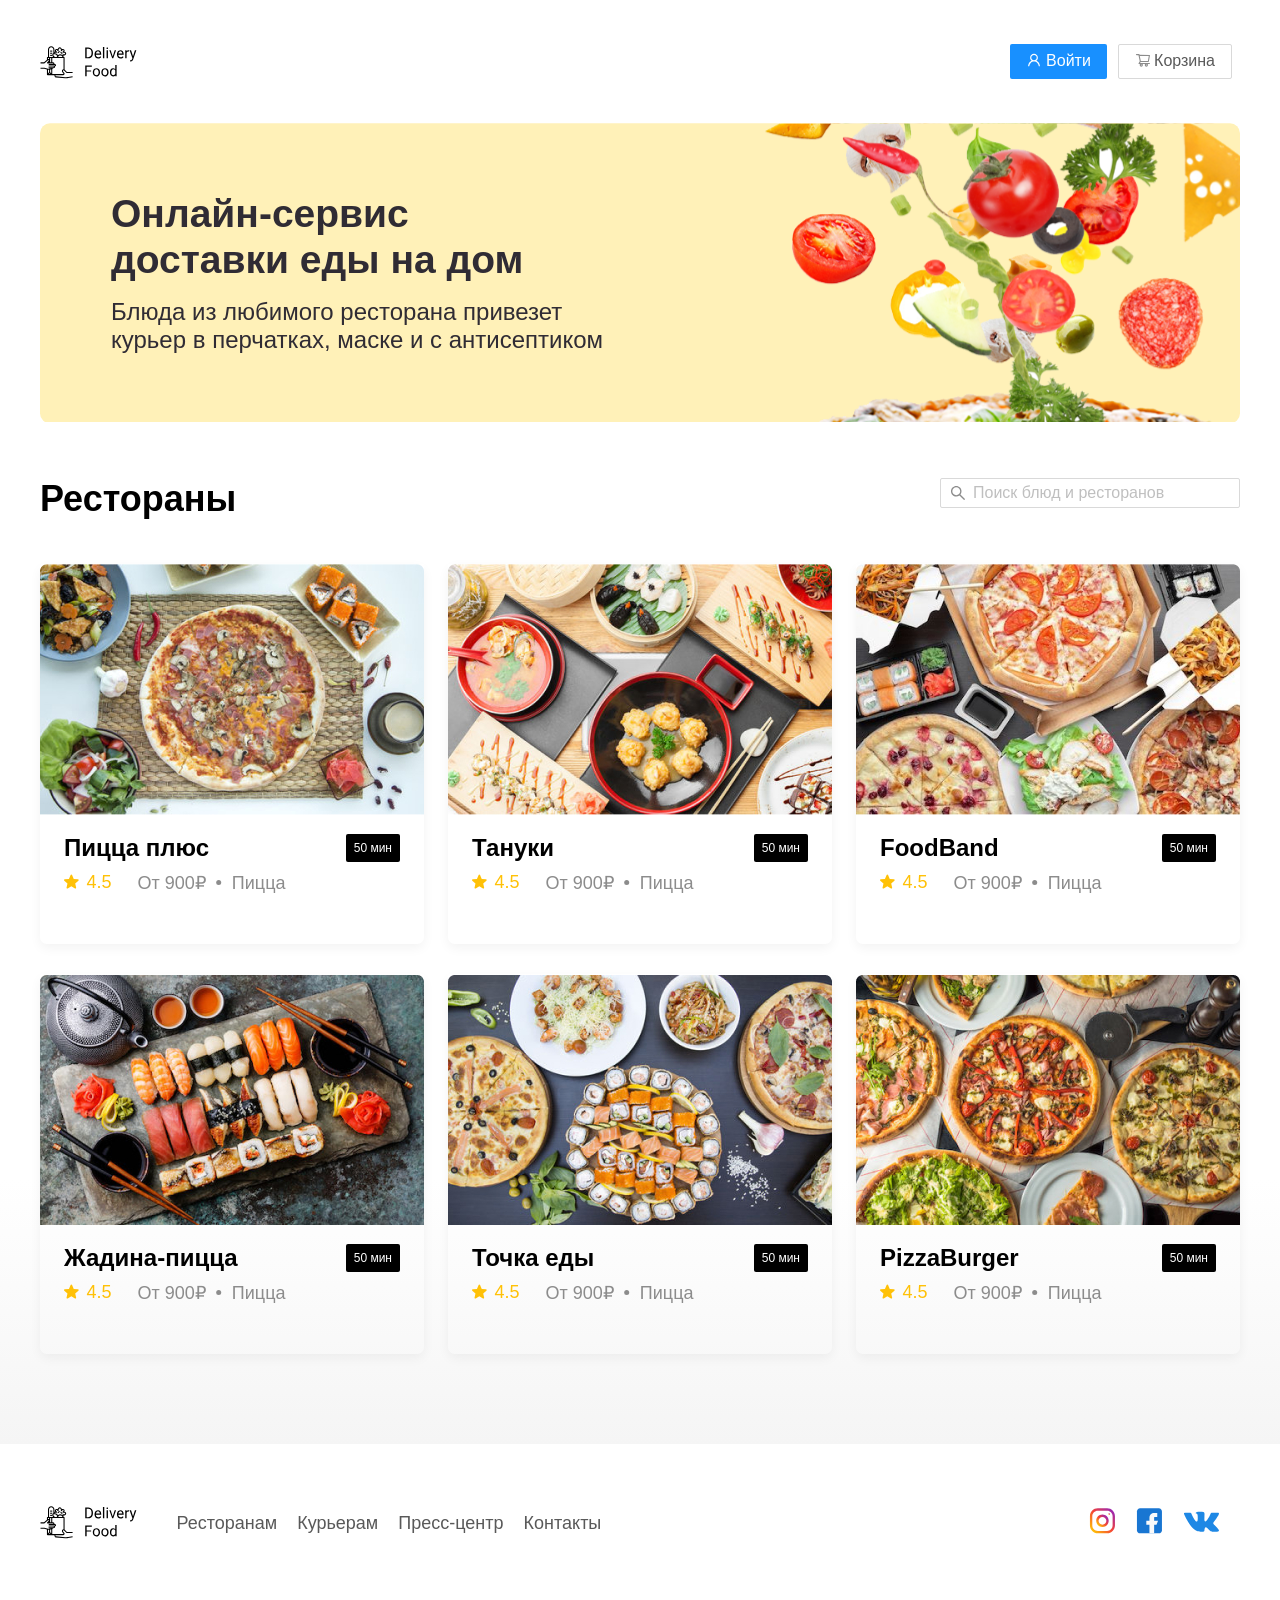
==== index.html @ d1fd859f "Home page made added folder with goods" ====
<!DOCTYPE html>
<html lang="ru">
    <head>
        <meta charset="UTF-8">
        <meta name="viewport" content="width=device-width, initial-scale=1.0">
        <title>Delivery</title>
        <link rel="stylesheet" href="styles/style.css">
    </head>
    <body>
        <!--Header-->
        <header class="header">
            <div class="container container--header">
                <div class="logo">
                    <img src="assets/images/other/logo.svg" alt="#logo">
                </div>
                <div class="header__btns">
                    <a href="#" class="btn btn__login"><img class="btn__icon" src="assets/images/other/user.svg" alt=""> Войти</a>
                    <a href="#" class="btn btn__cart"> <img class="btn__icon" src="assets/images/other/cart.svg" alt=""> Корзина</a>
                </div>
            </div>  
        </header>

     <!--Main-->
        <main class="main">
            <div class="container">
                <section class="main__promo">
                    <div class="promo__about">
                        <h1 class="main__header">Онлайн-сервис<br> доставки еды на дом</h1>
                        <p class="main__text">Блюда из любимого ресторана привезет курьер в перчатках, маске и с антисептиком</p>
                    </div>
                </section>

                <section class="delivery">
                    <div class="delivery__about">
                        <h2 class="delivery__title">Рестораны</h2>
                        <form class="search__form" action="">
                            <a class="search__link" href=""><img src="assets/images/other/search.svg" alt=""></a>
                            <input class="search__input" type="text" placeholder="Поиск блюд и ресторанов">
                        </form>
                    </div>

                    <div class="delivery__restaraunts">
                        <!-- restaraunt -->
                        <div class="restaraunt">
                            <div class="restaraunt__image">
                                <img src="assets/images/rests/pizza_plus.jpg" alt="">
                            </div>
                            <div class="restaraunt__about">
                                <div class="restaraunt__info">
                                    <h3 class="restaraunt__title">Пицца плюс</h3>
                                    <p class="time">50 мин</p>
                                </div>
                                <div class="raiting">
                                    <img class="star_img" src="assets/images/other/star.svg" alt="">
                                    <p class="rank">4.5</p>
                                    <p class="price">От<span class="cost">900</span>₽<img class="dot" src="assets/images/other/dot.svg" alt=""><span class="dish">Пицца</span></p>
                                </div>
                            </div>
                        </div>
                        <!-- restaraunt -->
                        <div class="restaraunt">
                            <div class="restaraunt__image">
                                <img src="assets/images/rests/tanuki.jpg" alt="">
                            </div>
                            <div class="restaraunt__about">
                                <div class="restaraunt__info">
                                    <h3 class="restaraunt__title">Тануки</h3>
                                    <p class="time">50 мин</p>
                                </div>
                                <div class="raiting">
                                    <img class="star_img" src="assets/images/other/star.svg" alt="">
                                    <p class="rank">4.5</p>
                                    <p class="price">От<span class="cost">900</span>₽<img class="dot" src="assets/images/other/dot.svg" alt=""><span class="dish">Пицца</span></p>
                                </div>
                            </div>
                        </div>
                        <!-- restaraunt -->
                        <div class="restaraunt">
                            <div class="restaraunt__image">
                                <img src="assets/images/rests/food_band.jpg" alt="">
                            </div>
                            <div class="restaraunt__about">
                                <div class="restaraunt__info">
                                    <h3 class="restaraunt__title">FoodBand</h3>
                                    <p class="time">50 мин</p>
                                </div>
                                <div class="raiting">
                                    <img class="star_img" src="assets/images/other/star.svg" alt="">
                                    <p class="rank">4.5</p>
                                    <p class="price">От<span class="cost">900</span>₽<img class="dot" src="assets/images/other/dot.svg" alt=""><span class="dish">Пицца</span></p>
                                </div>
                            </div>
                        </div>
                        <!-- restaraunt -->
                        <div class="restaraunt">
                            <div class="restaraunt__image">
                                <img src="assets/images/rests/jadina_pizza.jpg" alt="">
                            </div>
                            <div class="restaraunt__about">
                                <div class="restaraunt__info">
                                    <h3 class="restaraunt__title">Жадина-пицца</h3>
                                    <p class="time">50 мин</p>
                                </div>
                                <div class="raiting">
                                    <img class="star_img" src="assets/images/other/star.svg" alt="">
                                    <p class="rank">4.5</p>
                                    <p class="price">От<span class="cost">900</span>₽<img class="dot" src="assets/images/other/dot.svg" alt=""><span class="dish">Пицца</span></p>
                                </div>
                            </div>
                        </div>
                        <!-- restaraunt -->
                        <div class="restaraunt">
                            <div class="restaraunt__image">
                                <img src="assets/images/rests/tochka_edi.jpg" alt="">
                            </div>
                            <div class="restaraunt__about">
                                <div class="restaraunt__info">
                                    <h3 class="restaraunt__title">Точка еды</h3>
                                    <p class="time">50 мин</p>
                                </div>
                                <div class="raiting">
                                    <img class="star_img" src="assets/images/other/star.svg" alt="">
                                    <p class="rank">4.5</p>
                                    <p class="price">От<span class="cost">900</span>₽<img class="dot" src="assets/images/other/dot.svg" alt=""><span class="dish">Пицца</span></p>
                                </div>
                            </div>
                        </div>

                        <!-- restaraunt -->
                        <div class="restaraunt">
                            <div class="restaraunt__image">
                                <img src="assets/images/rests/pizza_burger.jpg" alt="">
                            </div>
                            <div class="restaraunt__about">
                                <div class="restaraunt__info">
                                    <h3 class="restaraunt__title">PizzaBurger</h3>
                                    <p class="time">50 мин</p>
                                </div>
                                <div class="raiting">
                                    <img class="star_img" src="assets/images/other/star.svg" alt="">
                                    <p class="rank">4.5</p>
                                    <p class="price">От<span class="cost">900</span>₽<img class="dot" src="assets/images/other/dot.svg" alt=""><span class="dish">Пицца</span></p>
                                </div>
                            </div>
                        </div>
                    </div>
                </section>
            </div>

        </main>

        <!--Footer-->
        <footer class="footer">
            <div class="container container--footer">
                <div class="logo">
                    <img src="assets/images/other/logo.svg" alt="#logo">
                </div>
                <div class="footer_content">
                    <div class="footer__links">
                        <a href="" class="footer__link">Ресторанам</a>
                        <a href="" class="footer__link">Курьерам</a>
                        <a href="" class="footer__link">Пресс-центр</a>
                        <a href="" class="footer__link">Контакты</a>
                    </div>
                    <div class="footer__socials">

                        <a class="footer__social">
                            <img src="assets/images/other/instagram.svg" alt="#instagram">
                        </a>

                        <a class="footer__social">
                            <img src="assets/images/other/facebook.svg" alt="#facebook">
                        </a>

                        <a class="footer__social">
                            <img src="assets/images/other/vk.svg" alt="#VK">
                        </a>
                    </div>
                </div>
            </div>
        </footer>


    </body>
</html>
---- styles/style.css ----
/*General*/
html {
    font-family: sans-serif;
    font-size: 10px;
    color: #000;

}


*,
*::before,
*::after {
    margin: 0;
    padding: 0;
    box-sizing: border-box;
}

.container {
    width: 1200px;
    margin: 0 auto;
}


/*Header*/
header {
    padding: 4.4rem 0 0;
    margin-bottom: 4rem;

    background-color: #fff;
}
.container--header {
    display: flex;
    justify-content: space-between;
}
.logo {
    display: inline-block;
    cursor: pointer;
}

.btn {
    display: inline-block;
    vertical-align: middle;

    margin-right: 0.8rem;
    padding: 0.8rem 1.6rem;

    border: 0;
    border-radius: 0.2rem;
    
    font-size: 1.6rem;
    line-height: 1.6rem;
    text-decoration: none;
    transition: background 0.2s linear;

    cursor: pointer;

}
.btn__login {
    background-color: #1890ff;
    
    color: #fff;
}

.btn__login:hover {
    background-color: #0e65b7;

}

.btn__cart {
    background-color: #fff;
    border: 1px solid rgb(217, 217, 217);
    
    color: #595959;
}

.btn__cart:hover {
    background-color: #ddd;
}
.btn__icon {
    display: inline-block;
    vertical-align: middle; 
    margin-bottom: 0.3rem; 
}
/*Main*/

main {
    background-image: linear-gradient(to bottom, #fff 80%, #F5F5F5 100%);
}

.main__promo {
    width: 100%;
    height: 100%;
    padding:  6.8rem 7.1rem;
    margin-bottom: 5.6rem;

    background: url("/assets/images/other/promo.svg") no-repeat;
    background-size: cover;

    color: #302C34;
    font-weight: 400;
}
.promo__about {
    width: 53rem;
}
.main__header {
    margin-bottom: 1.5rem;
    
    font-size: 3.9rem;
    font-weight: 700;
    line-height: 4.6rem;
    text-align: left;
}
.main__text {
    font-size: 2.4rem;
    line-height: 2.8rem;
}

.delivery__about {
    display: flex;
    justify-content: space-between;

    margin-bottom: 4.4rem;
}


.delivery__title {
    font-size: 3.6rem;
    font-weight: 700;
    line-height: 4.2rem;
    color: #000;
}

.search__form {
    position: relative;
}

.search__input {
    width: 30rem;
    padding: 0.5rem 1.2rem 0.5rem 3.2rem;

    border: 1px solid rgb(217, 217, 217);
	border-radius: 2px;
    font-size: 1.6rem;

    outline: none;
}

.search__input::placeholder {
    color: #bfbfbf;
}

.search__link {
    position: absolute;
    top: 0.7rem;
    left: 1rem;
    z-index: 1;
}

/*restaraunt*/
.delivery__restaraunts {
    display: flex;
    justify-content: space-between;
    flex-wrap: wrap;
    padding-bottom: 6rem;
}

.restaraunt {
    width: 38.4rem;
    height: 38rem;

    margin-bottom: 3rem;

    border-radius: 0.7rem;
    box-shadow: 0px 4px 12px 0px rgba(0, 0, 0, 0.05);

    cursor: pointer;
    transition: all 0.2s linear;
}
.restaraunt:hover {
    transform: scale(1.1);
}

.restaraunt__image {
    width: 100%;
    height: 25rem;

    margin-bottom: 2rem;
}
.restaraunt__about {
    padding: 0 2.4rem 3.5rem;
}
.restaraunt__info {
    display: flex;
    justify-content: space-between;

    margin-bottom: 1rem;
}
.restaraunt__title {
    font-size: 2.4rem;
    font-weight: 700;

}
.time {
    display: flex;
    align-items: center;
    padding: 0.1rem 0.8rem;

    background-color: #000;
    border-radius: 0.2rem;


    color: #fff;
    text-align: center;
    font-size: 1.2rem;
    font-weight: 400;
}
.raiting {
    display: flex;
   
}

.rank {
    margin: 0 2.6rem 0 0.75rem;
    font-size: 1.8rem;
    color: #FFC107;
}
.price {
    display: flex;
    align-items: center;
    font-size: 1.8rem;
    color: #8C8C8C;
}
.dot {
    margin: 0 1rem;
}

.cost {
    margin-left: 0.5rem;
}
.star_img {
    margin-bottom: 0.3rem;
}
/*Footer*/
footer {
    width: 100%;

    margin-top: auto;
    padding: 6rem 0;
}
.container--footer {
    display: flex;
}
.footer_content {
    display: flex;
    align-items: center;
    justify-content: space-between;

    width: 100%;

    margin-left: 3.55rem;

    font-size: 1.8rem;

}

.footer__link {
    margin-right: 1.5rem;

    text-decoration: none;
    color: #595959;

    transition: color 0.2s linear;
}

.footer__link:hover {
    color: #1890ff;
}

.footer__socials {
    display: flex;
    align-items: center;
}

.footer__social {
    display: inline-block;
    margin-right: 2.1rem;

    transition: all 0.2s linear;

    cursor: pointer;
}

.footer__social:hover {
    transform: scale(1.2);
}
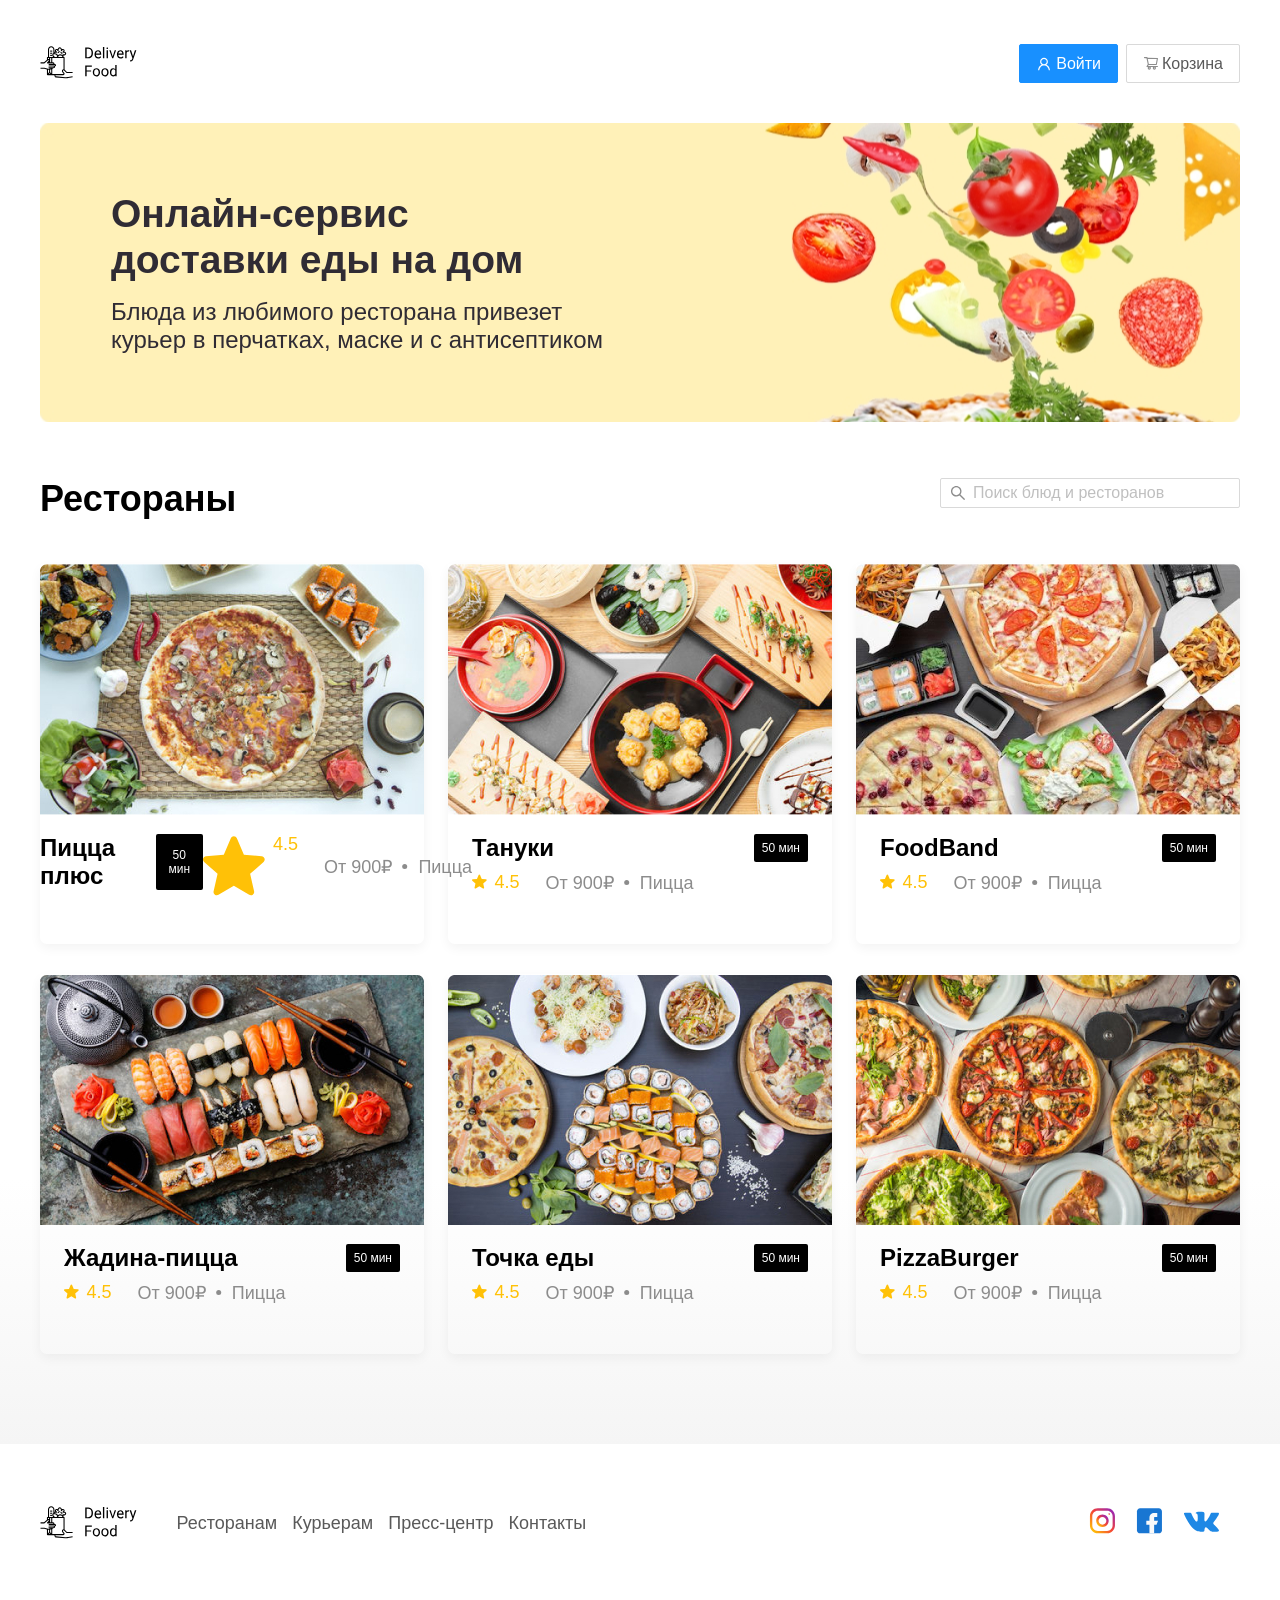
==== commit e8ef7e4c: "Added Goods page" ====
--- a/index.html
+++ b/index.html
@@ -14,8 +14,8 @@
                     <img src="assets/images/other/logo.svg" alt="#logo">
                 </div>
                 <div class="header__btns">
-                    <a href="#" class="btn btn__login"><img class="btn__icon" src="assets/images/other/user.svg" alt=""> Войти</a>
-                    <a href="#" class="btn btn__cart"> <img class="btn__icon" src="assets/images/other/cart.svg" alt=""> Корзина</a>
+                    <a href="#" class="btn btn__login--header"><img src="assets/images/other/user.svg" alt=""> Войти</a>
+                    <a href="#" class="btn btn__cart--header"> <img src="assets/images/other/cart.svg" alt=""> Корзина</a>
                 </div>
             </div>  
         </header>
@@ -45,7 +45,7 @@
                             <div class="restaraunt__image">
                                 <img src="assets/images/rests/pizza_plus.jpg" alt="">
                             </div>
-                            <div class="restaraunt__about">
+                            <div class="restaraunt__info">
                                 <div class="restaraunt__info">
                                     <h3 class="restaraunt__title">Пицца плюс</h3>
                                     <p class="time">50 мин</p>
@@ -156,12 +156,12 @@
                     <img src="assets/images/other/logo.svg" alt="#logo">
                 </div>
                 <div class="footer_content">
-                    <div class="footer__links">
-                        <a href="" class="footer__link">Ресторанам</a>
-                        <a href="" class="footer__link">Курьерам</a>
-                        <a href="" class="footer__link">Пресс-центр</a>
-                        <a href="" class="footer__link">Контакты</a>
-                    </div>
+                    <ul class="footer__links">
+                        <li><a href="/goods.html" class="footer__link">Ресторанам</a></li>
+                        <li><a href="" class="footer__link">Курьерам</a></li>
+                        <li><a href="" class="footer__link">Пресс-центр</a></li>
+                        <li><a href="" class="footer__link">Контакты</a></li>
+                    </ul>
                     <div class="footer__socials">
 
                         <a class="footer__social">
@@ -180,6 +180,5 @@
             </div>
         </footer>
 
-
     </body>
 </html>
--- a/styles/style.css
+++ b/styles/style.css
@@ -16,11 +16,13 @@
 }
 
 .container {
-    width: 1200px;
+    max-width: 1200px;
     margin: 0 auto;
 }
 
-
+li {
+    list-style-type: none;
+}
 /*Header*/
 header {
     padding: 4.4rem 0 0;
@@ -38,10 +40,10 @@
 }
 
 .btn {
-    display: inline-block;
-    vertical-align: middle;
-
-    margin-right: 0.8rem;
+    display: flex;
+    align-items: center;
+    gap: 0.4rem;
+
     padding: 0.8rem 1.6rem;
 
     border: 0;
@@ -55,32 +57,33 @@
     cursor: pointer;
 
 }
-.btn__login {
+
+.header__btns {
+    display: flex;
+    gap: 0.8rem;
+}
+.btn__login--header {
     background-color: #1890ff;
-    
+    border: 1px solid #1890FF;
+
     color: #fff;
 }
 
-.btn__login:hover {
+.btn__login--header:hover {
     background-color: #0e65b7;
-
-}
-
-.btn__cart {
+}
+
+.btn__cart--header {
     background-color: #fff;
     border: 1px solid rgb(217, 217, 217);
     
     color: #595959;
 }
 
-.btn__cart:hover {
+.btn__cart--header:hover {
     background-color: #ddd;
 }
-.btn__icon {
-    display: inline-block;
-    vertical-align: middle; 
-    margin-bottom: 0.3rem; 
-}
+
 /*Main*/
 
 main {
@@ -93,14 +96,16 @@
     padding:  6.8rem 7.1rem;
     margin-bottom: 5.6rem;
 
-    background: url("/assets/images/other/promo.svg") no-repeat;
+    background-image: url("../assets/images/other/promo.jpeg");
+    background-repeat: no-repeat;
+    background-position: center;
     background-size: cover;
 
     color: #302C34;
     font-weight: 400;
 }
 .promo__about {
-    width: 53rem;
+    max-width: 53rem;
 }
 .main__header {
     margin-bottom: 1.5rem;
@@ -118,6 +123,7 @@
 .delivery__about {
     display: flex;
     justify-content: space-between;
+    flex-wrap: wrap;
 
     margin-bottom: 4.4rem;
 }
@@ -254,6 +260,7 @@
     display: flex;
     align-items: center;
     justify-content: space-between;
+    flex-wrap: wrap;
 
     width: 100%;
 
@@ -262,9 +269,11 @@
     font-size: 1.8rem;
 
 }
-
+.footer__links {
+    display: flex;
+    gap: 1.5rem;
+}
 .footer__link {
-    margin-right: 1.5rem;
 
     text-decoration: none;
     color: #595959;
@@ -293,3 +302,18 @@
 .footer__social:hover {
     transform: scale(1.2);
 }
+
+
+/* Goods */
+.restaraunt__info--goods {
+    justify-content: flex-start;
+    align-items: center;
+    gap: 3rem;
+
+    margin-bottom: 4rem;
+
+}
+
+.restaraunt__title--goods {
+    font-size: 3.6rem;
+}
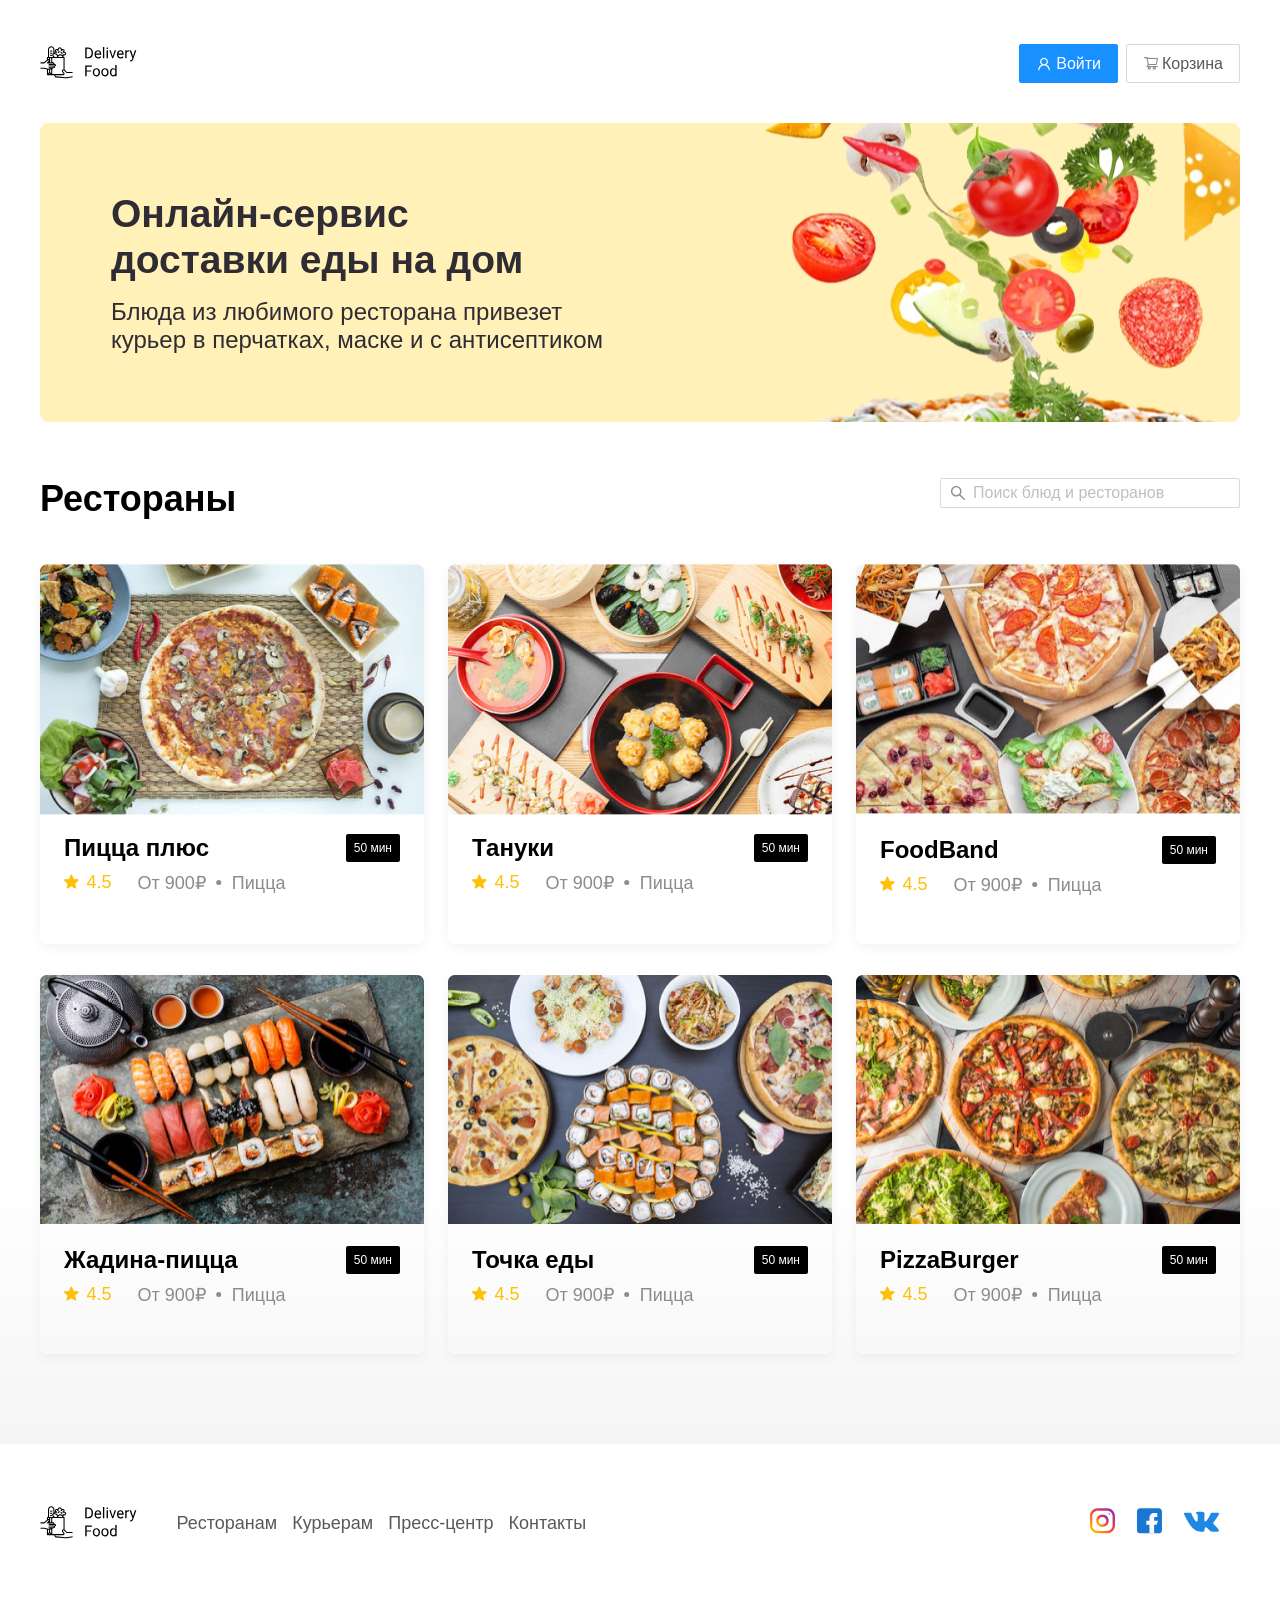
==== commit 1d0fde08: "Goods page made" ====
--- a/index.html
+++ b/index.html
@@ -10,12 +10,12 @@
         <!--Header-->
         <header class="header">
             <div class="container container--header">
-                <div class="logo">
+                <a href="index.html" class="logo">
                     <img src="assets/images/other/logo.svg" alt="#logo">
-                </div>
+                </a>
                 <div class="header__btns">
-                    <a href="#" class="btn btn__login--header"><img src="assets/images/other/user.svg" alt=""> Войти</a>
-                    <a href="#" class="btn btn__cart--header"> <img src="assets/images/other/cart.svg" alt=""> Корзина</a>
+                    <a href="#" class="btn btn__login--header"><img src="assets/images/other/user.svg" alt="">Войти</a>
+                    <a href="#" class="btn btn__cart--header"><img src="assets/images/other/shopping-cart-header.svg" alt="">Корзина</a>
                 </div>
             </div>  
         </header>
@@ -45,7 +45,7 @@
                             <div class="restaraunt__image">
                                 <img src="assets/images/rests/pizza_plus.jpg" alt="">
                             </div>
-                            <div class="restaraunt__info">
+                            <div class="restaraunt__about">
                                 <div class="restaraunt__info">
                                     <h3 class="restaraunt__title">Пицца плюс</h3>
                                     <p class="time">50 мин</p>
@@ -76,8 +76,8 @@
                         </div>
                         <!-- restaraunt -->
                         <div class="restaraunt">
-                            <div class="restaraunt__image">
-                                <img src="assets/images/rests/food_band.jpg" alt="">
+                            <div>
+                                <img class="restaraunt__image" src="assets/images/rests/food_band.jpg" alt="">
                             </div>
                             <div class="restaraunt__about">
                                 <div class="restaraunt__info">
@@ -93,8 +93,8 @@
                         </div>
                         <!-- restaraunt -->
                         <div class="restaraunt">
-                            <div class="restaraunt__image">
-                                <img src="assets/images/rests/jadina_pizza.jpg" alt="">
+                            <div>
+                                <img class="restaraunt__image" src="assets/images/rests/jadina_pizza.jpg" alt="">
                             </div>
                             <div class="restaraunt__about">
                                 <div class="restaraunt__info">
@@ -110,8 +110,8 @@
                         </div>
                         <!-- restaraunt -->
                         <div class="restaraunt">
-                            <div class="restaraunt__image">
-                                <img src="assets/images/rests/tochka_edi.jpg" alt="">
+                            <div>
+                                <img class="restaraunt__image" src="assets/images/rests/tochka_edi.jpg" alt="">
                             </div>
                             <div class="restaraunt__about">
                                 <div class="restaraunt__info">
@@ -128,8 +128,8 @@
 
                         <!-- restaraunt -->
                         <div class="restaraunt">
-                            <div class="restaraunt__image">
-                                <img src="assets/images/rests/pizza_burger.jpg" alt="">
+                            <div>
+                                <img class="restaraunt__image" src="assets/images/rests/pizza_burger.jpg" alt="">
                             </div>
                             <div class="restaraunt__about">
                                 <div class="restaraunt__info">
@@ -152,15 +152,15 @@
         <!--Footer-->
         <footer class="footer">
             <div class="container container--footer">
-                <div class="logo">
+                <a href="index.html" class="logo">
                     <img src="assets/images/other/logo.svg" alt="#logo">
-                </div>
+                </a>
                 <div class="footer_content">
                     <ul class="footer__links">
-                        <li><a href="/goods.html" class="footer__link">Ресторанам</a></li>
-                        <li><a href="" class="footer__link">Курьерам</a></li>
-                        <li><a href="" class="footer__link">Пресс-центр</a></li>
-                        <li><a href="" class="footer__link">Контакты</a></li>
+                        <li><a href="goods.html" class="footer__link">Ресторанам</a></li>
+                        <li><a href="goods.html" class="footer__link">Курьерам</a></li>
+                        <li><a href="goods.html" class="footer__link">Пресс-центр</a></li>
+                        <li><a href="goods.html" class="footer__link">Контакты</a></li>
                     </ul>
                     <div class="footer__socials">
 
--- a/styles/style.css
+++ b/styles/style.css
@@ -80,6 +80,17 @@
     color: #595959;
 }
 
+.btn__cart--goods {
+    background-color: #1890ff;
+    border: 1px solid #1890FF;
+
+    color: #fff;
+}
+
+.btn__cart--goods:hover {
+    background-color: #0e65b7;
+}
+
 .btn__cart--header:hover {
     background-color: #ddd;
 }
@@ -316,4 +327,63 @@
 
 .restaraunt__title--goods {
     font-size: 3.6rem;
-}+}
+
+.goods {
+    display: flex;
+    justify-content: space-between;
+    flex-wrap: wrap;
+
+    padding-bottom: 11.2rem;
+}
+
+.good {
+    width: 38.4rem;
+    height: 41.4rem;
+
+    margin-bottom: 3rem;
+
+    border-radius: 0.7rem;
+    box-shadow: 0px 4px 12px 0px rgba(0, 0, 0, 0.05);
+
+    transition: all 0.2s linear;
+}
+
+.good__about {
+    margin-bottom: 2.5rem;
+}
+
+.good__info {
+    padding:  0 2.4rem;
+}
+.good__image {
+    width: 100%;
+    height: 21.2rem;
+
+    margin-bottom: 2.5rem;
+}
+
+.good__buy {
+    display: flex;
+    align-items: center;
+    gap: 2.9rem
+}
+
+.good__title {
+    margin-bottom: 1rem;
+
+    font-size: 2.4rem;
+    font-weight: 400;
+
+}
+
+.good__about {
+    font-size: 1.8rem;
+    font-weight: 400;
+    color: #8c8c8c;
+}
+.good__price {
+    font-size: 2rem;
+    font-weight: 700;
+    color: #000;
+}
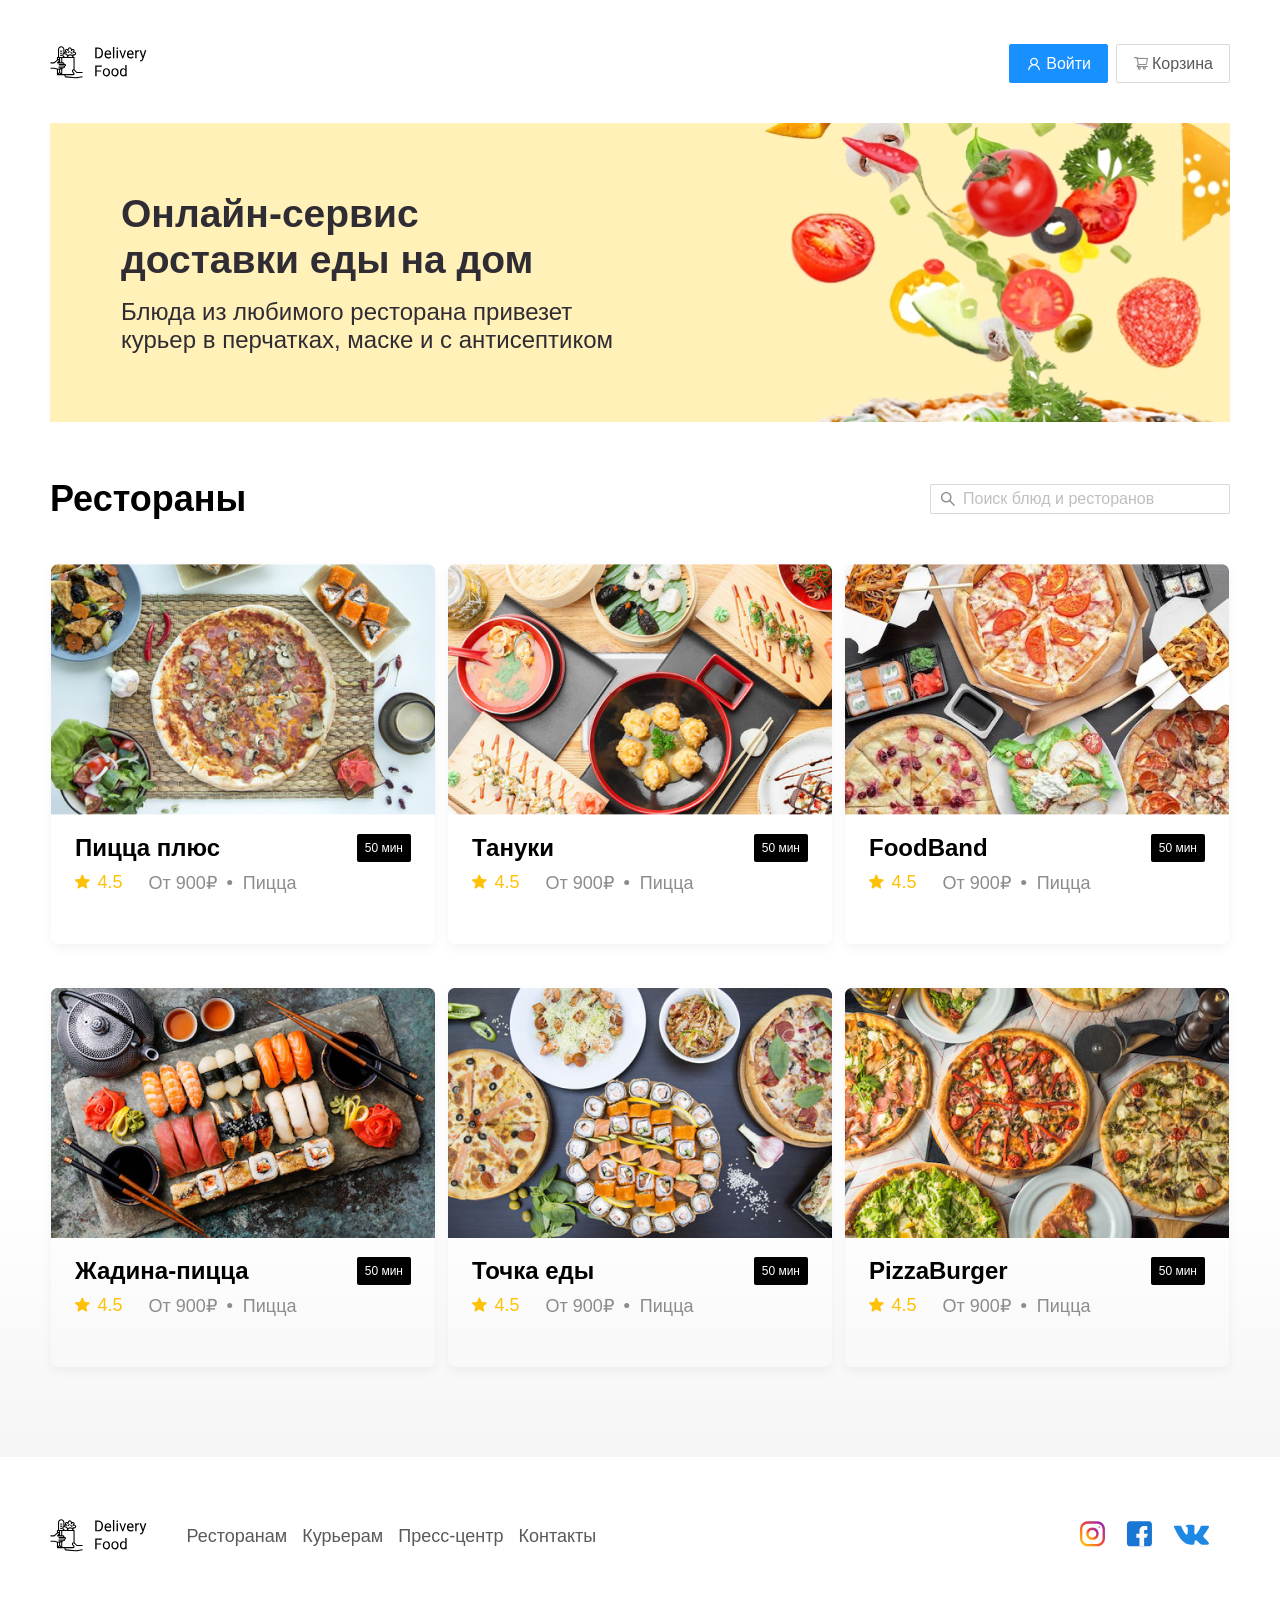
==== commit 830ce33c: "Added arrays with restaurants and goods" ====
--- a/index.html
+++ b/index.html
@@ -5,6 +5,7 @@
         <meta name="viewport" content="width=device-width, initial-scale=1.0">
         <title>Delivery</title>
         <link rel="stylesheet" href="styles/style.css">
+        <script src="scripts/index.js" defer></script>
     </head>
     <body>
         <!--Header-->
@@ -14,8 +15,8 @@
                     <img src="assets/images/other/logo.svg" alt="#logo">
                 </a>
                 <div class="header__btns">
-                    <a href="#" class="btn btn__login--header"><img src="assets/images/other/user.svg" alt="">Войти</a>
-                    <a href="#" class="btn btn__cart--header"><img src="assets/images/other/shopping-cart-header.svg" alt="">Корзина</a>
+                    <a href="#" class="btn btn__primary"><img src="assets/images/other/user.svg" alt="">Войти</a>
+                    <a href="#" class="btn btn__outline" id="btn__cart"><img src="assets/images/other/shopping-cart-header.svg" alt="">Корзина</a>
                 </div>
             </div>  
         </header>
@@ -39,116 +40,155 @@
                         </form>
                     </div>
 
-                    <div class="delivery__restaraunts">
-                        <!-- restaraunt -->
-                        <div class="restaraunt">
+                    <div class="delivery__restaraunts" id="rests">
+                        <!-- restaraunt -->
+                        <!-- <a href="goods.html" class="restaraunt">
                             <div class="restaraunt__image">
                                 <img src="assets/images/rests/pizza_plus.jpg" alt="">
                             </div>
                             <div class="restaraunt__about">
                                 <div class="restaraunt__info">
                                     <h3 class="restaraunt__title">Пицца плюс</h3>
-                                    <p class="time">50 мин</p>
-                                </div>
-                                <div class="raiting">
-                                    <img class="star_img" src="assets/images/other/star.svg" alt="">
-                                    <p class="rank">4.5</p>
-                                    <p class="price">От<span class="cost">900</span>₽<img class="dot" src="assets/images/other/dot.svg" alt=""><span class="dish">Пицца</span></p>
-                                </div>
-                            </div>
-                        </div>
-                        <!-- restaraunt -->
-                        <div class="restaraunt">
+                                    <p class="info-black time">50 мин</p>
+                                </div>
+                                <div class="raiting">
+                                    <img class="star_img" src="assets/images/other/star.svg" alt="">
+                                    <p class="rank">4.5</p>
+                                    <p class="price">От<span class="cost">900</span>₽<img class="dot" src="assets/images/other/dot.svg" alt=""><span class="dish">Пицца</span></p>
+                                </div>
+                            </div>
+                        </a> -->
+                        <!-- restaraunt -->
+                        <!-- <a href="goods.html" class="restaraunt">
                             <div class="restaraunt__image">
                                 <img src="assets/images/rests/tanuki.jpg" alt="">
                             </div>
                             <div class="restaraunt__about">
                                 <div class="restaraunt__info">
                                     <h3 class="restaraunt__title">Тануки</h3>
-                                    <p class="time">50 мин</p>
-                                </div>
-                                <div class="raiting">
-                                    <img class="star_img" src="assets/images/other/star.svg" alt="">
-                                    <p class="rank">4.5</p>
-                                    <p class="price">От<span class="cost">900</span>₽<img class="dot" src="assets/images/other/dot.svg" alt=""><span class="dish">Пицца</span></p>
-                                </div>
-                            </div>
-                        </div>
-                        <!-- restaraunt -->
-                        <div class="restaraunt">
+                                    <p class="info-black time">50 мин</p>
+                                </div>
+                                <div class="raiting">
+                                    <img class="star_img" src="assets/images/other/star.svg" alt="">
+                                    <p class="rank">4.5</p>
+                                    <p class="price">От<span class="cost">900</span>₽<img class="dot" src="assets/images/other/dot.svg" alt=""><span class="dish">Пицца</span></p>
+                                </div>
+                            </div>
+                        </a> -->
+                        <!-- restaraunt -->
+                        <!-- <a href="goods.html" class="restaraunt">
                             <div>
                                 <img class="restaraunt__image" src="assets/images/rests/food_band.jpg" alt="">
                             </div>
                             <div class="restaraunt__about">
                                 <div class="restaraunt__info">
                                     <h3 class="restaraunt__title">FoodBand</h3>
-                                    <p class="time">50 мин</p>
-                                </div>
-                                <div class="raiting">
-                                    <img class="star_img" src="assets/images/other/star.svg" alt="">
-                                    <p class="rank">4.5</p>
-                                    <p class="price">От<span class="cost">900</span>₽<img class="dot" src="assets/images/other/dot.svg" alt=""><span class="dish">Пицца</span></p>
-                                </div>
-                            </div>
-                        </div>
-                        <!-- restaraunt -->
-                        <div class="restaraunt">
+                                    <p class="info-black time">50 мин</p>
+                                </div>
+                                <div class="raiting">
+                                    <img class="star_img" src="assets/images/other/star.svg" alt="">
+                                    <p class="rank">4.5</p>
+                                    <p class="price">От<span class="cost">900</span>₽<img class="dot" src="assets/images/other/dot.svg" alt=""><span class="dish">Пицца</span></p>
+                                </div>
+                            </div>
+                        </a> -->
+                        <!-- restaraunt -->
+                        <!-- <a href="goods.html" class="restaraunt">
                             <div>
                                 <img class="restaraunt__image" src="assets/images/rests/jadina_pizza.jpg" alt="">
                             </div>
                             <div class="restaraunt__about">
                                 <div class="restaraunt__info">
                                     <h3 class="restaraunt__title">Жадина-пицца</h3>
-                                    <p class="time">50 мин</p>
-                                </div>
-                                <div class="raiting">
-                                    <img class="star_img" src="assets/images/other/star.svg" alt="">
-                                    <p class="rank">4.5</p>
-                                    <p class="price">От<span class="cost">900</span>₽<img class="dot" src="assets/images/other/dot.svg" alt=""><span class="dish">Пицца</span></p>
-                                </div>
-                            </div>
-                        </div>
-                        <!-- restaraunt -->
-                        <div class="restaraunt">
+                                    <p class="info-black time">50 мин</p>
+                                </div>
+                                <div class="raiting">
+                                    <img class="star_img" src="assets/images/other/star.svg" alt="">
+                                    <p class="rank">4.5</p>
+                                    <p class="price">От<span class="cost">900</span>₽<img class="dot" src="assets/images/other/dot.svg" alt=""><span class="dish">Пицца</span></p>
+                                </div>
+                            </div>
+                        </a> -->
+                        <!-- restaraunt -->
+                        <!-- <a href="goods.html" class="restaraunt">
                             <div>
                                 <img class="restaraunt__image" src="assets/images/rests/tochka_edi.jpg" alt="">
                             </div>
                             <div class="restaraunt__about">
                                 <div class="restaraunt__info">
                                     <h3 class="restaraunt__title">Точка еды</h3>
-                                    <p class="time">50 мин</p>
-                                </div>
-                                <div class="raiting">
-                                    <img class="star_img" src="assets/images/other/star.svg" alt="">
-                                    <p class="rank">4.5</p>
-                                    <p class="price">От<span class="cost">900</span>₽<img class="dot" src="assets/images/other/dot.svg" alt=""><span class="dish">Пицца</span></p>
-                                </div>
-                            </div>
-                        </div>
-
-                        <!-- restaraunt -->
-                        <div class="restaraunt">
+                                    <p class="info-black time">50 мин</p>
+                                </div>
+                                <div class="raiting">
+                                    <img class="star_img" src="assets/images/other/star.svg" alt="">
+                                    <p class="rank">4.5</p>
+                                    <p class="price">От<span class="cost">900</span>₽<img class="dot" src="assets/images/other/dot.svg" alt=""><span class="dish">Пицца</span></p>
+                                </div>
+                            </div>
+                        </a> -->
+
+                        <!-- restaraunt -->
+                        <!-- <a href="goods.html" class="restaraunt">
                             <div>
                                 <img class="restaraunt__image" src="assets/images/rests/pizza_burger.jpg" alt="">
                             </div>
                             <div class="restaraunt__about">
                                 <div class="restaraunt__info">
                                     <h3 class="restaraunt__title">PizzaBurger</h3>
-                                    <p class="time">50 мин</p>
-                                </div>
-                                <div class="raiting">
-                                    <img class="star_img" src="assets/images/other/star.svg" alt="">
-                                    <p class="rank">4.5</p>
-                                    <p class="price">От<span class="cost">900</span>₽<img class="dot" src="assets/images/other/dot.svg" alt=""><span class="dish">Пицца</span></p>
-                                </div>
-                            </div>
-                        </div>
+                                    <p class="info-black time">50 мин</p>
+                                </div>
+                                <div class="raiting">
+                                    <img class="star_img" src="assets/images/other/star.svg" alt="">
+                                    <p class="rank">4.5</p>
+                                    <p class="price">От<span class="cost">900</span>₽<img class="dot" src="assets/images/other/dot.svg" alt=""><span class="dish">Пицца</span></p>
+                                </div>
+                            </div>
+                        </a> -->
                     </div>
                 </section>
             </div>
 
         </main>
-
+  
+        <!-- Modal window -->
+        <div class="cart-modal__overlay">
+            <div class="cart-modal">
+                <div class="cart-modal__header">
+                    <h2 class="cart-modal__title">Корзина</h2>
+                    <span class="cart-modal__close"><img src="assets/images/other/close.svg" alt=""></span>
+                </div>
+                <div class="cart-modal__body">
+                    <div class="cart-item">
+                        <h3 class="cart_item__title">Ролл угорь стандарт</h3>
+                        <div class="cart-item__controls">
+                            <p class="cart-item__price good__price">250 ₽</p>
+                            <button>-</button>
+                            <p class="cart-item__control--count">1</p>
+                            <button>+</button>
+                        </div>
+                    </div>
+
+                    <div class="cart-item">
+                        <h3 class="cart_item__title">Ролл угорь стандарт</h3>
+                        <div class="cart-item__controls">
+                            <p class="cart-item__price good__price">250 ₽</p>
+                            <button>-</button>
+                            <p class="cart-item__control--count">1</p>
+                            <button>+</button>
+                        </div>
+                    </div>
+                </div>
+                <div class="cart-modal__footer">
+                    <p class="cart-modal__footer--price info-black">1250 ₽</p>
+                    <div class="cart-modal__footer--controls">
+                        <button class="btn btn__primary ">Оформить заказ</button>
+                        <button class="btn btn__outline ">Отмена</button>
+                    </div>
+                </div>
+
+            </div>
+        </div>
+        
         <!--Footer-->
         <footer class="footer">
             <div class="container container--footer">
@@ -179,6 +219,5 @@
                 </div>
             </div>
         </footer>
-
     </body>
 </html>
--- a/styles/style.css
+++ b/styles/style.css
@@ -18,6 +18,9 @@
 .container {
     max-width: 1200px;
     margin: 0 auto;
+    padding: 0 1rem;
+
+    box-sizing: border-box;
 }
 
 li {
@@ -62,18 +65,18 @@
     display: flex;
     gap: 0.8rem;
 }
-.btn__login--header {
+.btn__primary  {
     background-color: #1890ff;
     border: 1px solid #1890FF;
 
     color: #fff;
 }
 
-.btn__login--header:hover {
+.btn__primary:hover {
     background-color: #0e65b7;
 }
 
-.btn__cart--header {
+.btn__outline {
     background-color: #fff;
     border: 1px solid rgb(217, 217, 217);
     
@@ -91,7 +94,7 @@
     background-color: #0e65b7;
 }
 
-.btn__cart--header:hover {
+.btn__outline:hover {
     background-color: #ddd;
 }
 
@@ -134,6 +137,8 @@
 .delivery__about {
     display: flex;
     justify-content: space-between;
+    align-items: center;
+    gap: 2rem;
     flex-wrap: wrap;
 
     margin-bottom: 4.4rem;
@@ -176,9 +181,12 @@
 /*restaraunt*/
 .delivery__restaraunts {
     display: flex;
-    justify-content: space-between;
+    justify-content: center;
+    gap: 1.3rem;
     flex-wrap: wrap;
     padding-bottom: 6rem;
+    text-decoration: none;
+    cursor: pointer;
 }
 
 .restaraunt {
@@ -190,11 +198,14 @@
     border-radius: 0.7rem;
     box-shadow: 0px 4px 12px 0px rgba(0, 0, 0, 0.05);
 
+    text-decoration: none;
+    color: #000000;
+
     cursor: pointer;
     transition: all 0.2s linear;
 }
 .restaraunt:hover {
-    transform: scale(1.1);
+    transform: scale(1.05);
 }
 
 .restaraunt__image {
@@ -217,7 +228,7 @@
     font-weight: 700;
 
 }
-.time {
+.info-black {
     display: flex;
     align-items: center;
     padding: 0.1rem 0.8rem;
@@ -331,7 +342,9 @@
 
 .goods {
     display: flex;
-    justify-content: space-between;
+    justify-content: center;
+    gap: 1.4rem;
+
     flex-wrap: wrap;
 
     padding-bottom: 11.2rem;
@@ -387,3 +400,125 @@
     font-weight: 700;
     color: #000;
 }
+
+.cart-modal__overlay {
+    display: none;
+    align-items: center;
+    justify-content: center;
+
+    
+    background: rgba(0, 0, 0, 0.4);
+
+    position: fixed;
+    top: 0;
+    right: 0;
+    bottom: 0;
+    left: 0;
+    z-index: 2;
+}
+
+.cart-modal__overlay.open {
+    display: flex;
+}
+.cart-modal__close {
+    cursor: pointer;
+}
+.cart-modal {
+    width: 100%;
+    max-width: 78rem;
+
+    padding: 4rem 4.5rem;
+
+    border-radius: 0.5rem;
+
+    background-color: #fff;
+
+}
+.cart-modal__header {
+    display: flex;
+    justify-content: space-between;
+    align-items: center;
+
+    margin-bottom: 4.8rem;
+}
+
+.cart-modal__title {
+    font-size: 3.6rem;
+}
+
+
+.cart-modal__body {
+    margin-bottom: 5.3rem;
+}
+
+.cart-item {
+    display: flex;
+    align-items: center;
+    justify-content: space-between;
+    flex-wrap: wrap;
+    gap: 1rem;
+
+    margin-bottom: 1.7rem;
+    padding-bottom:  0.9rem;
+    border-bottom: 1px solid #D9D9D9;
+}
+
+.cart_item__title {
+    font-size: 1.8rem;
+    font-size: 400;
+}
+
+.cart-modal__footer {
+    display: flex;
+    justify-content: space-between;
+    align-items: center;
+    flex-wrap: wrap;
+    gap: 2rem;
+}
+
+.cart-modal__footer--controls {
+    display: flex;
+    gap: 1rem;
+}
+
+.cart-modal__footer--price {
+    font-size: 2rem;
+    font-weight: 400;
+
+    padding: 1rem 2rem;
+
+}
+
+.cart-item__controls {
+    display: flex;
+    align-items: center;
+}
+.cart-item__price {
+    margin-right: 4.8rem;
+}
+
+.cart-item__control--count {
+    margin: 0 1.6rem;
+
+    font-size: 1.6rem;
+    font-weight: 400;
+}
+.cart-item__controls button {
+    text-align: center;
+    padding: 5px 16px;
+    
+    background-color: #fff;
+    border: 1px solid rgb(64, 169, 255);
+	border-radius: 2px;
+
+    font-size: 1.4rem;
+    font-weight: 400;
+    color: #40A9FF;
+    transition: all 0.2s linear;
+ 
+}
+
+.cart-item__controls button:hover {
+    background-color: #0e65b7;
+    color: #fff;
+}
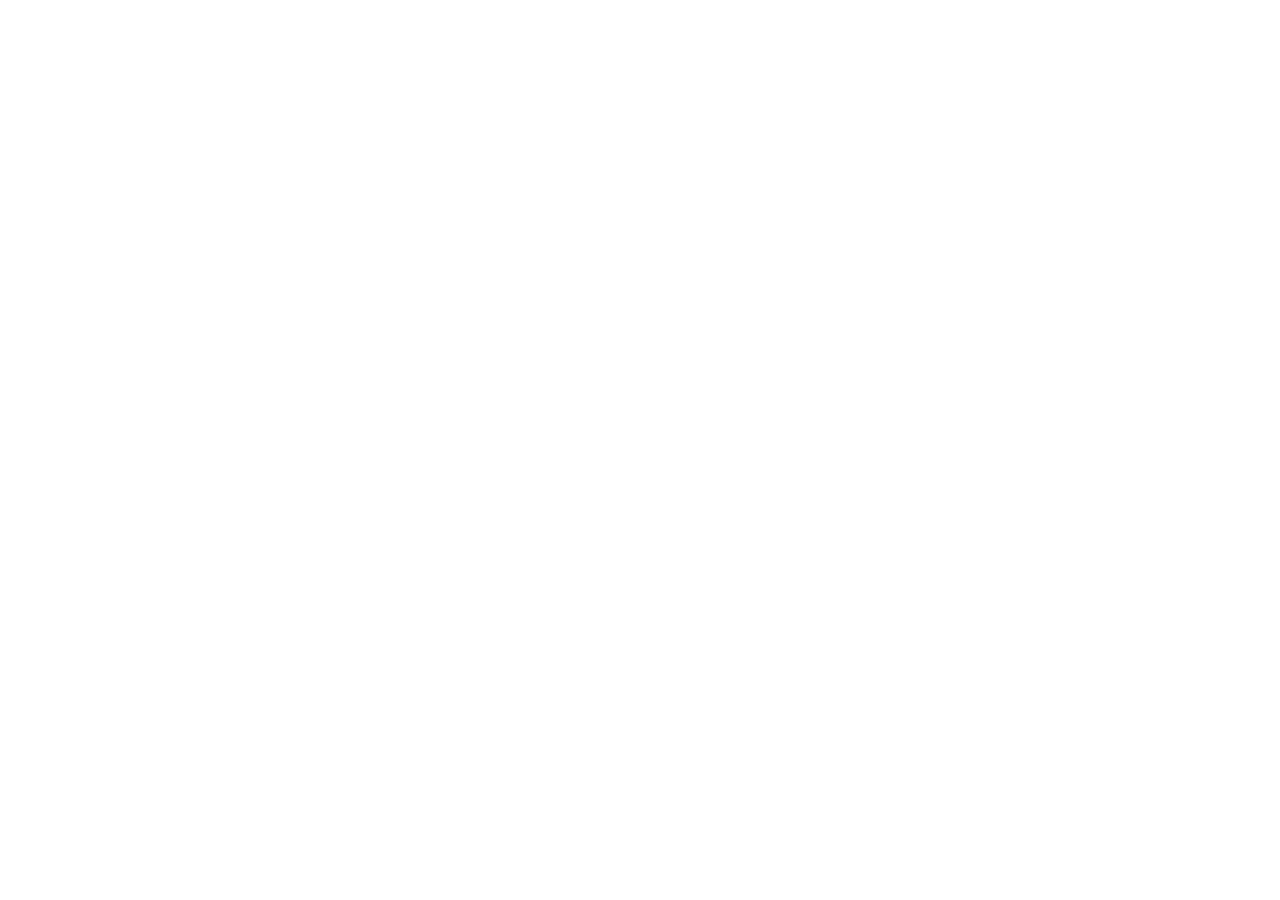
==== commit 0a8117bd: "Add files via upload" ====
--- a/index.html
+++ b/index.html
@@ -1,223 +1,14 @@
 <!DOCTYPE html>
-<html lang="ru">
-    <head>
-        <meta charset="UTF-8">
-        <meta name="viewport" content="width=device-width, initial-scale=1.0">
-        <title>Delivery</title>
-        <link rel="stylesheet" href="styles/style.css">
-        <script src="scripts/index.js" defer></script>
-    </head>
-    <body>
-        <!--Header-->
-        <header class="header">
-            <div class="container container--header">
-                <a href="index.html" class="logo">
-                    <img src="assets/images/other/logo.svg" alt="#logo">
-                </a>
-                <div class="header__btns">
-                    <a href="#" class="btn btn__primary"><img src="assets/images/other/user.svg" alt="">Войти</a>
-                    <a href="#" class="btn btn__outline" id="btn__cart"><img src="assets/images/other/shopping-cart-header.svg" alt="">Корзина</a>
-                </div>
-            </div>  
-        </header>
-
-     <!--Main-->
-        <main class="main">
-            <div class="container">
-                <section class="main__promo">
-                    <div class="promo__about">
-                        <h1 class="main__header">Онлайн-сервис<br> доставки еды на дом</h1>
-                        <p class="main__text">Блюда из любимого ресторана привезет курьер в перчатках, маске и с антисептиком</p>
-                    </div>
-                </section>
-
-                <section class="delivery">
-                    <div class="delivery__about">
-                        <h2 class="delivery__title">Рестораны</h2>
-                        <form class="search__form" action="">
-                            <a class="search__link" href=""><img src="assets/images/other/search.svg" alt=""></a>
-                            <input class="search__input" type="text" placeholder="Поиск блюд и ресторанов">
-                        </form>
-                    </div>
-
-                    <div class="delivery__restaraunts" id="rests">
-                        <!-- restaraunt -->
-                        <!-- <a href="goods.html" class="restaraunt">
-                            <div class="restaraunt__image">
-                                <img src="assets/images/rests/pizza_plus.jpg" alt="">
-                            </div>
-                            <div class="restaraunt__about">
-                                <div class="restaraunt__info">
-                                    <h3 class="restaraunt__title">Пицца плюс</h3>
-                                    <p class="info-black time">50 мин</p>
-                                </div>
-                                <div class="raiting">
-                                    <img class="star_img" src="assets/images/other/star.svg" alt="">
-                                    <p class="rank">4.5</p>
-                                    <p class="price">От<span class="cost">900</span>₽<img class="dot" src="assets/images/other/dot.svg" alt=""><span class="dish">Пицца</span></p>
-                                </div>
-                            </div>
-                        </a> -->
-                        <!-- restaraunt -->
-                        <!-- <a href="goods.html" class="restaraunt">
-                            <div class="restaraunt__image">
-                                <img src="assets/images/rests/tanuki.jpg" alt="">
-                            </div>
-                            <div class="restaraunt__about">
-                                <div class="restaraunt__info">
-                                    <h3 class="restaraunt__title">Тануки</h3>
-                                    <p class="info-black time">50 мин</p>
-                                </div>
-                                <div class="raiting">
-                                    <img class="star_img" src="assets/images/other/star.svg" alt="">
-                                    <p class="rank">4.5</p>
-                                    <p class="price">От<span class="cost">900</span>₽<img class="dot" src="assets/images/other/dot.svg" alt=""><span class="dish">Пицца</span></p>
-                                </div>
-                            </div>
-                        </a> -->
-                        <!-- restaraunt -->
-                        <!-- <a href="goods.html" class="restaraunt">
-                            <div>
-                                <img class="restaraunt__image" src="assets/images/rests/food_band.jpg" alt="">
-                            </div>
-                            <div class="restaraunt__about">
-                                <div class="restaraunt__info">
-                                    <h3 class="restaraunt__title">FoodBand</h3>
-                                    <p class="info-black time">50 мин</p>
-                                </div>
-                                <div class="raiting">
-                                    <img class="star_img" src="assets/images/other/star.svg" alt="">
-                                    <p class="rank">4.5</p>
-                                    <p class="price">От<span class="cost">900</span>₽<img class="dot" src="assets/images/other/dot.svg" alt=""><span class="dish">Пицца</span></p>
-                                </div>
-                            </div>
-                        </a> -->
-                        <!-- restaraunt -->
-                        <!-- <a href="goods.html" class="restaraunt">
-                            <div>
-                                <img class="restaraunt__image" src="assets/images/rests/jadina_pizza.jpg" alt="">
-                            </div>
-                            <div class="restaraunt__about">
-                                <div class="restaraunt__info">
-                                    <h3 class="restaraunt__title">Жадина-пицца</h3>
-                                    <p class="info-black time">50 мин</p>
-                                </div>
-                                <div class="raiting">
-                                    <img class="star_img" src="assets/images/other/star.svg" alt="">
-                                    <p class="rank">4.5</p>
-                                    <p class="price">От<span class="cost">900</span>₽<img class="dot" src="assets/images/other/dot.svg" alt=""><span class="dish">Пицца</span></p>
-                                </div>
-                            </div>
-                        </a> -->
-                        <!-- restaraunt -->
-                        <!-- <a href="goods.html" class="restaraunt">
-                            <div>
-                                <img class="restaraunt__image" src="assets/images/rests/tochka_edi.jpg" alt="">
-                            </div>
-                            <div class="restaraunt__about">
-                                <div class="restaraunt__info">
-                                    <h3 class="restaraunt__title">Точка еды</h3>
-                                    <p class="info-black time">50 мин</p>
-                                </div>
-                                <div class="raiting">
-                                    <img class="star_img" src="assets/images/other/star.svg" alt="">
-                                    <p class="rank">4.5</p>
-                                    <p class="price">От<span class="cost">900</span>₽<img class="dot" src="assets/images/other/dot.svg" alt=""><span class="dish">Пицца</span></p>
-                                </div>
-                            </div>
-                        </a> -->
-
-                        <!-- restaraunt -->
-                        <!-- <a href="goods.html" class="restaraunt">
-                            <div>
-                                <img class="restaraunt__image" src="assets/images/rests/pizza_burger.jpg" alt="">
-                            </div>
-                            <div class="restaraunt__about">
-                                <div class="restaraunt__info">
-                                    <h3 class="restaraunt__title">PizzaBurger</h3>
-                                    <p class="info-black time">50 мин</p>
-                                </div>
-                                <div class="raiting">
-                                    <img class="star_img" src="assets/images/other/star.svg" alt="">
-                                    <p class="rank">4.5</p>
-                                    <p class="price">От<span class="cost">900</span>₽<img class="dot" src="assets/images/other/dot.svg" alt=""><span class="dish">Пицца</span></p>
-                                </div>
-                            </div>
-                        </a> -->
-                    </div>
-                </section>
-            </div>
-
-        </main>
-  
-        <!-- Modal window -->
-        <div class="cart-modal__overlay">
-            <div class="cart-modal">
-                <div class="cart-modal__header">
-                    <h2 class="cart-modal__title">Корзина</h2>
-                    <span class="cart-modal__close"><img src="assets/images/other/close.svg" alt=""></span>
-                </div>
-                <div class="cart-modal__body">
-                    <div class="cart-item">
-                        <h3 class="cart_item__title">Ролл угорь стандарт</h3>
-                        <div class="cart-item__controls">
-                            <p class="cart-item__price good__price">250 ₽</p>
-                            <button>-</button>
-                            <p class="cart-item__control--count">1</p>
-                            <button>+</button>
-                        </div>
-                    </div>
-
-                    <div class="cart-item">
-                        <h3 class="cart_item__title">Ролл угорь стандарт</h3>
-                        <div class="cart-item__controls">
-                            <p class="cart-item__price good__price">250 ₽</p>
-                            <button>-</button>
-                            <p class="cart-item__control--count">1</p>
-                            <button>+</button>
-                        </div>
-                    </div>
-                </div>
-                <div class="cart-modal__footer">
-                    <p class="cart-modal__footer--price info-black">1250 ₽</p>
-                    <div class="cart-modal__footer--controls">
-                        <button class="btn btn__primary ">Оформить заказ</button>
-                        <button class="btn btn__outline ">Отмена</button>
-                    </div>
-                </div>
-
-            </div>
-        </div>
-        
-        <!--Footer-->
-        <footer class="footer">
-            <div class="container container--footer">
-                <a href="index.html" class="logo">
-                    <img src="assets/images/other/logo.svg" alt="#logo">
-                </a>
-                <div class="footer_content">
-                    <ul class="footer__links">
-                        <li><a href="goods.html" class="footer__link">Ресторанам</a></li>
-                        <li><a href="goods.html" class="footer__link">Курьерам</a></li>
-                        <li><a href="goods.html" class="footer__link">Пресс-центр</a></li>
-                        <li><a href="goods.html" class="footer__link">Контакты</a></li>
-                    </ul>
-                    <div class="footer__socials">
-
-                        <a class="footer__social">
-                            <img src="assets/images/other/instagram.svg" alt="#instagram">
-                        </a>
-
-                        <a class="footer__social">
-                            <img src="assets/images/other/facebook.svg" alt="#facebook">
-                        </a>
-
-                        <a class="footer__social">
-                            <img src="assets/images/other/vk.svg" alt="#VK">
-                        </a>
-                    </div>
-                </div>
-            </div>
-        </footer>
-    </body>
-</html>+<html lang="en">
+  <head>
+    <meta charset="UTF-8">
+    <link rel="icon" href="/Delivery/favicon.ico">
+    <meta name="viewport" content="width=device-width, initial-scale=1.0">
+    <title>Delivery Food</title>
+    <script type="module" crossorigin src="/Delivery/assets/index-BOkv3Wyj.js"></script>
+    <link rel="stylesheet" crossorigin href="/Delivery/assets/index-V-Ju0Y8e.css">
+  </head>
+  <body>
+    <div id="app"></div>
+  </body>
+</html>
